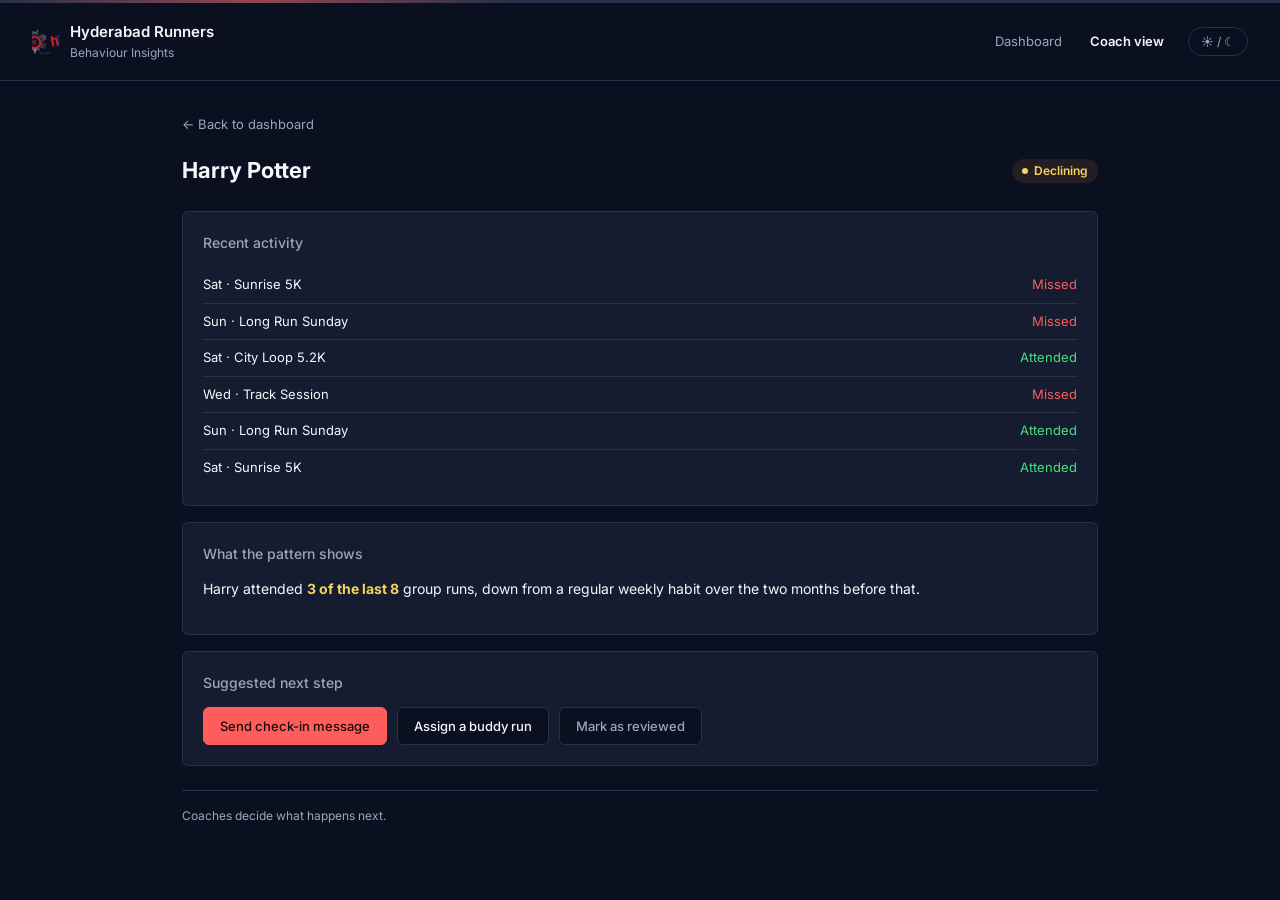
==== coach.html @ 962ad206 "Added mock pages" ====
<!DOCTYPE html>
<html lang="en">
<head>
<meta charset="UTF-8">
<meta name="viewport" content="width=device-width, initial-scale=1">
<title>Harry Potter- Hyderabad Runners</title>
<link rel="icon" href="logo.png">
<link rel="stylesheet" href="style.css">
</head>
<body>

<div class="motion-strip"><span class="trail"></span><span class="runner">🏃</span></div>

<div class="topbar">
  <div class="brand">
    <img src="logo.png" alt="Hyderabad Runners logo" class="logo">
    <div>Hyderabad Runners<small>Behaviour Insights</small></div>
  </div>
  <div class="topbar-right">
    <nav>
      <a href="index.html">Dashboard</a>
      <a href="coach.html" class="active">Coach view</a>
    </nav>
    <button class="theme-toggle" onclick="toggleTheme()">☀ / ☾</button>
  </div>
</div>

<main>
  <a href="index.html" class="back-link">← Back to dashboard</a>

  <div class="runner-header">
    <h1>Harry Potter</h1>
    <span class="tag declining">Declining</span>
  </div>

  <div class="panel">
    <h2>Recent activity</h2>
    <ul class="timeline">
      <li><span>Sat · Sunrise 5K</span><span class="missed">Missed</span></li>
      <li><span>Sun · Long Run Sunday</span><span class="missed">Missed</span></li>
      <li><span>Sat · City Loop 5.2K</span><span class="attended">Attended</span></li>
      <li><span>Wed · Track Session</span><span class="missed">Missed</span></li>
      <li><span>Sun · Long Run Sunday</span><span class="attended">Attended</span></li>
      <li><span>Sat · Sunrise 5K</span><span class="attended">Attended</span></li>
    </ul>
  </div>

  <div class="panel">
    <h2>What the pattern shows</h2>
    <p class="insight">Harry attended <strong>3 of the last 8</strong> group runs, down from a regular weekly habit over the two months before that.</p>
  </div>

  <div class="panel">
    <h2>Suggested next step</h2>
    <div class="actions">
      <button class="btn primary">Send check-in message</button>
      <button class="btn">Assign a buddy run</button>
      <button class="btn ghost">Mark as reviewed</button>
    </div>
  </div>

  <p class="note">Coaches decide what happens next.</p>
</main>

<script>
function toggleTheme() {
  const html = document.documentElement;
  const isLight = html.getAttribute('data-theme') === 'light';
  html.setAttribute('data-theme', isLight ? 'dark' : 'light');
  localStorage.setItem('theme', isLight ? 'dark' : 'light');
}
(function() {
  const saved = localStorage.getItem('theme');
  if (saved) document.documentElement.setAttribute('data-theme', saved);
})();
</script>
</body>
</html>
---- style.css ----
@import url('https://fonts.googleapis.com/css2?family=Inter:wght@400;500;600;700&display=swap');

:root {
  --bg: #0B1020;
  --panel: #151C2F;
  --border: #273149;
  --text: #F5F7FA;
  --text-dim: #9CA6B8;
  --engaged: #4ADE80;
  --declining: #F4D35E;
  --disengaged: #FF5C5C;
  --recovering: #5C9FFF;
}

html[data-theme="light"] {
  --bg: #F7F8FB;
  --panel: #FFFFFF;
  --border: #E2E6EE;
  --text: #12172B;
  --text-dim: #666F87;
  --engaged: #1FA25A;
  --declining: #B8860B;
  --disengaged: #E4483F;
  --recovering: #2F6FE0;
}

* { box-sizing: border-box; }

body {
  margin: 0;
  background: var(--bg);
  color: var(--text);
  font-family: 'Inter', system-ui, sans-serif;
  font-size: 15px;
  line-height: 1.5;
  transition: background 0.2s ease, color 0.2s ease;
}

.motion-strip {
  position: relative;
  height: 3px;
  background: var(--border);
  overflow: hidden;
}
.motion-strip .runner {
  position: absolute;
  top: -9px;
  left: -24px;
  font-size: 14px;
  animation: run-across 7s linear infinite;
}
.motion-strip .trail {
  position: absolute;
  top: 0; left: 0;
  height: 100%;
  width: 40%;
  background: linear-gradient(90deg, transparent, var(--disengaged), transparent);
  opacity: 0.5;
  animation: run-across 7s linear infinite;
}
@keyframes run-across {
  from { transform: translateX(-10%); }
  to   { transform: translateX(110vw); }
}
@media (prefers-reduced-motion: reduce) {
  .motion-strip .runner, .motion-strip .trail { animation: none; display: none; }
}

.topbar {
  display: flex;
  align-items: center;
  justify-content: space-between;
  padding: 18px 32px;
  border-bottom: 1px solid var(--border);
}

.brand {
  display: flex;
  align-items: center;
  gap: 10px;
  font-weight: 600;
  font-size: 15px;
}

.brand img.logo {
  width: 28px;
  height: 28px;
  border-radius: 6px;
  object-fit: cover;
}

.brand .dot {
  width: 8px; height: 8px; border-radius: 50%;
  background: var(--disengaged);
}

.brand small {
  display: block;
  color: var(--text-dim);
  font-weight: 400;
  font-size: 12px;
}

.topbar-right { display: flex; align-items: center; gap: 4px; }

.theme-toggle {
  border: 1px solid var(--border);
  background: transparent;
  color: var(--text-dim);
  font-size: 12px;
  padding: 6px 12px;
  border-radius: 20px;
  margin-left: 20px;
  cursor: pointer;
  font-family: inherit;
}
.theme-toggle:hover { color: var(--text); }

.topbar nav a {
  color: var(--text-dim);
  text-decoration: none;
  font-size: 13px;
  margin-left: 24px;
}
.topbar nav a.active { color: var(--text); font-weight: 600; }

main { max-width: 980px; margin: 0 auto; padding: 32px; }

h1 { font-size: 22px; margin: 0 0 4px; }
.subtitle { color: var(--text-dim); font-size: 13px; margin: 0 0 28px; }

.stats { display: grid; grid-template-columns: repeat(4, 1fr); gap: 14px; margin-bottom: 28px; }
.stat {
  background: var(--panel);
  border: 1px solid var(--border);
  border-radius: 6px;
  padding: 16px;
}
.stat .value { font-size: 24px; font-weight: 700; }
.stat .label { color: var(--text-dim); font-size: 12px; margin-top: 4px; }

.filters { display: flex; gap: 8px; margin-bottom: 16px; }
.filter {
  border: 1px solid var(--border);
  background: transparent;
  color: var(--text-dim);
  font-size: 12px;
  padding: 6px 12px;
  border-radius: 20px;
}
.filter.active { color: var(--text); border-color: var(--text-dim); }

table { width: 100%; border-collapse: collapse; background: var(--panel); border: 1px solid var(--border); border-radius: 6px; overflow: hidden; }
th, td { text-align: left; padding: 12px 16px; font-size: 13px; }
thead th { color: var(--text-dim); font-weight: 500; font-size: 12px; border-bottom: 1px solid var(--border); }
tbody tr { border-bottom: 1px solid var(--border); }
tbody tr:last-child { border-bottom: none; }
tbody tr:hover { background: rgba(255,255,255,0.02); cursor: pointer; }
tbody tr a { color: inherit; text-decoration: none; display: block; }

.tag {
  display: inline-flex; align-items: center; gap: 6px;
  font-size: 12px; font-weight: 600; padding: 3px 10px; border-radius: 20px;
}
.tag::before { content: ''; width: 6px; height: 6px; border-radius: 50%; }
.tag.engaged { color: var(--engaged); background: rgba(74,222,128,0.1); }
.tag.engaged::before { background: var(--engaged); }
.tag.declining { color: var(--declining); background: rgba(255,159,67,0.1); }
.tag.declining::before { background: var(--declining); }
.tag.disengaged { color: var(--disengaged); background: rgba(255,92,92,0.1); }
.tag.disengaged::before { background: var(--disengaged); }
.tag.recovering { color: var(--recovering); background: rgba(92,159,255,0.1); }
.tag.recovering::before { background: var(--recovering); }

.dim { color: var(--text-dim); }

/* Coach view */
.back-link { color: var(--text-dim); text-decoration: none; font-size: 13px; display: inline-block; margin-bottom: 20px; }
.runner-header { display: flex; align-items: center; justify-content: space-between; margin-bottom: 24px; }
.runner-header h1 { margin: 0; }

.panel { background: var(--panel); border: 1px solid var(--border); border-radius: 6px; padding: 20px; margin-bottom: 16px; }
.panel h2 { font-size: 14px; margin: 0 0 14px; color: var(--text-dim); font-weight: 500; }

.timeline { list-style: none; padding: 0; margin: 0; }
.timeline li { display: flex; justify-content: space-between; padding: 8px 0; border-bottom: 1px solid var(--border); font-size: 13px; }
.timeline li:last-child { border-bottom: none; }
.timeline .missed { color: var(--disengaged); }
.timeline .attended { color: var(--engaged); }

.insight { font-size: 14px; line-height: 1.6; }
.insight strong { color: var(--declining); }

.actions { display: flex; gap: 10px; flex-wrap: wrap; }
.btn {
  border: 1px solid var(--border);
  background: var(--bg);
  color: var(--text);
  padding: 10px 16px;
  border-radius: 6px;
  font-size: 13px;
  font-weight: 500;
  cursor: pointer;
  font-family: inherit;
}
.btn.primary { background: var(--disengaged); border-color: var(--disengaged); color: #1a0a0a; }
.btn.ghost { color: var(--text-dim); }

.note { font-size: 12px; color: var(--text-dim); margin-top: 24px; border-top: 1px solid var(--border); padding-top: 16px; }
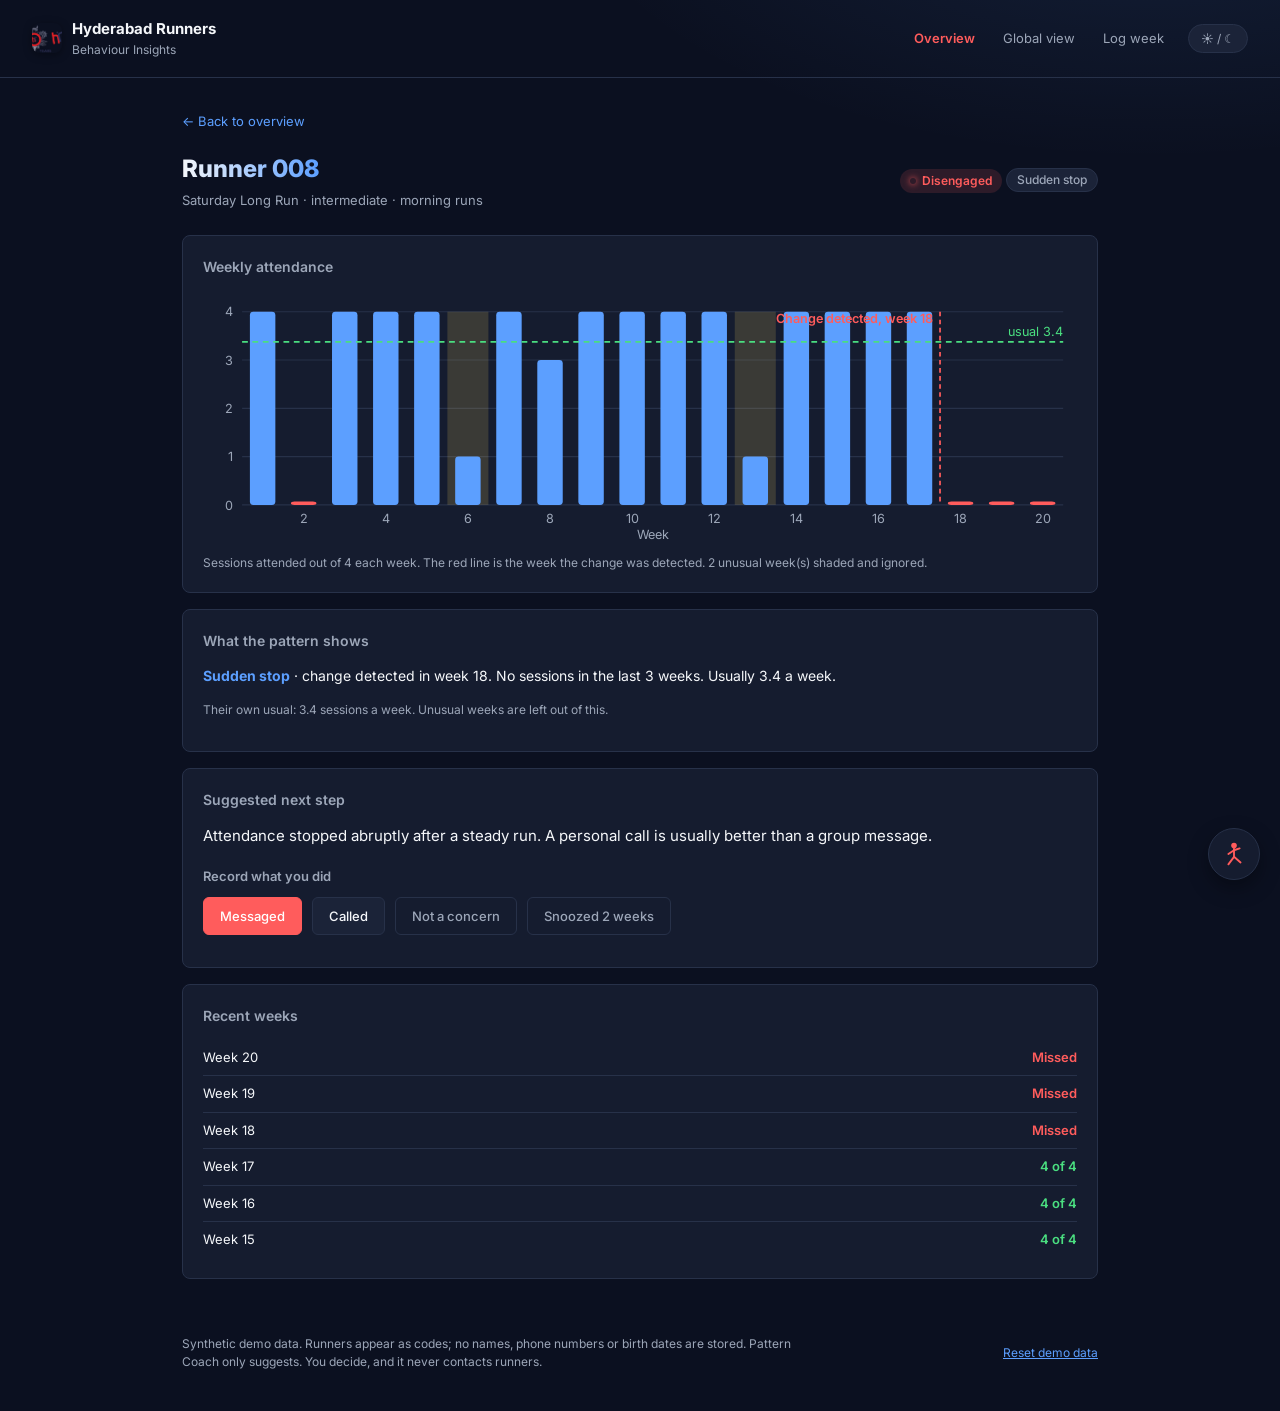
==== commit 1f39c549: "changes for hackathon 1" ====
--- a/coach.html
+++ b/coach.html
@@ -3,14 +3,21 @@
 <head>
 <meta charset="UTF-8">
 <meta name="viewport" content="width=device-width, initial-scale=1">
-<title>Harry Potter- Hyderabad Runners</title>
+<title>Runner — Hyderabad Runners</title>
 <link rel="icon" href="logo.png">
 <link rel="stylesheet" href="style.css">
 </head>
 <body>
-
-<div class="motion-strip"><span class="trail"></span><span class="runner">🏃</span></div>
-
+<div class="runner-badge">
+  <svg viewBox="0 0 64 64">
+    <circle cx="32" cy="14" r="6" fill="currentColor"/>
+    <line x1="32" y1="20" x2="32" y2="38" stroke="currentColor" stroke-width="4" stroke-linecap="round"/>
+    <line class="arm1" x1="32" y1="24" x2="20" y2="32" stroke="currentColor" stroke-width="4" stroke-linecap="round"/>
+    <line class="arm2" x1="32" y1="24" x2="44" y2="20" stroke="currentColor" stroke-width="4" stroke-linecap="round"/>
+    <line class="leg1" x1="32" y1="38" x2="20" y2="54" stroke="currentColor" stroke-width="4" stroke-linecap="round"/>
+    <line class="leg2" x1="32" y1="38" x2="46" y2="50" stroke="currentColor" stroke-width="4" stroke-linecap="round"/>
+  </svg>
+</div>
 <div class="topbar">
   <div class="brand">
     <img src="logo.png" alt="Hyderabad Runners logo" class="logo">
@@ -18,60 +25,39 @@
   </div>
   <div class="topbar-right">
     <nav>
-      <a href="index.html">Dashboard</a>
-      <a href="coach.html" class="active">Coach view</a>
+      <a href="index.html" class="active" aria-current="page">Overview</a>
+      <a href="global.html">Global view</a>
+      <a href="log-activity.html">Log week</a>
     </nav>
     <button class="theme-toggle" onclick="toggleTheme()">☀ / ☾</button>
   </div>
 </div>
-
 <main>
-  <a href="index.html" class="back-link">← Back to dashboard</a>
-
-  <div class="runner-header">
-    <h1>Harry Potter</h1>
-    <span class="tag declining">Declining</span>
-  </div>
-
-  <div class="panel">
-    <h2>Recent activity</h2>
-    <ul class="timeline">
-      <li><span>Sat · Sunrise 5K</span><span class="missed">Missed</span></li>
-      <li><span>Sun · Long Run Sunday</span><span class="missed">Missed</span></li>
-      <li><span>Sat · City Loop 5.2K</span><span class="attended">Attended</span></li>
-      <li><span>Wed · Track Session</span><span class="missed">Missed</span></li>
-      <li><span>Sun · Long Run Sunday</span><span class="attended">Attended</span></li>
-      <li><span>Sat · Sunrise 5K</span><span class="attended">Attended</span></li>
-    </ul>
-  </div>
-
-  <div class="panel">
-    <h2>What the pattern shows</h2>
-    <p class="insight">Harry attended <strong>3 of the last 8</strong> group runs, down from a regular weekly habit over the two months before that.</p>
-  </div>
-
-  <div class="panel">
-    <h2>Suggested next step</h2>
-    <div class="actions">
-      <button class="btn primary">Send check-in message</button>
-      <button class="btn">Assign a buddy run</button>
-      <button class="btn ghost">Mark as reviewed</button>
-    </div>
-  </div>
-
-  <p class="note">Coaches decide what happens next.</p>
+  <a href="index.html" class="back-link">← Back to overview</a>
+  <div class="runner-header"><div><h1 id="code">Loading…</h1><p class="subtitle" id="about" style="margin:4px 0 0"></p></div><div class="header-tags" id="tags"></div></div>
+  <div class="panel"><h2>Weekly attendance</h2><div id="chart"></div><p class="dim small chart-note" id="cn"></p></div>
+  <div class="panel"><h2>What the pattern shows</h2><p class="insight" id="ins"></p><p class="dim small" id="why"></p></div>
+  <div class="panel"><h2>Suggested next step</h2><p id="next"></p><h3 class="sub">Record what you did</h3><div class="actions" id="btns"></div><ul class="history" id="hist"></ul></div>
+  <div class="panel"><h2>Recent weeks</h2><ul class="timeline" id="tl"></ul></div>
 </main>
-
+<script src="js/app.js"></script>
 <script>
-function toggleTheme() {
-  const html = document.documentElement;
-  const isLight = html.getAttribute('data-theme') === 'light';
-  html.setAttribute('data-theme', isLight ? 'dark' : 'light');
-  localStorage.setItem('theme', isLight ? 'dark' : 'light');
-}
-(function() {
-  const saved = localStorage.getItem('theme');
-  if (saved) document.documentElement.setAttribute('data-theme', saved);
+(function(){'use strict';var $=function(i){return document.getElementById(i)},esc=UI.esc;
+var id=new URLSearchParams(location.search).get('id'),r;
+function draw(){document.title=r.code+' — Hyderabad Runners';$('code').textContent=r.code;$('about').textContent=r.about;
+ $('tags').innerHTML=UI.tag(r.state,r.sl)+' <span class="chip">'+esc(r.pl)+'</span>';
+ $('chart').innerHTML=UI.chart(r.weeks,{base:r.base,cw:r.cw,label:r.code+': sessions per week'});
+ $('cn').textContent='Sessions attended out of 4 each week.'+(r.cw!=null?' The red line is the week the change was detected.':'')+(r.ign?' '+r.ign+' unusual week(s) shaded and ignored.':'');
+ $('ins').innerHTML='<strong>'+esc(r.pl)+'</strong>'+(r.cw!=null?' · change detected in week '+r.cw:'')+'. '+esc(r.reason);
+ $('why').textContent=r.base==null?'':'Their own usual: '+(Math.round(r.base*10)/10)+' sessions a week. Unusual weeks are left out of this.';
+ $('next').textContent=r.next;
+ $('btns').innerHTML=Object.keys(HR.ACT).map(function(k){return '<button type="button" class="btn'+(k=='message'?' primary':k=='not_concern'||k=='snooze'?' ghost':'')+'" data-act="'+k+'">'+esc(HR.ACT[k])+'</button>'}).join('');
+ $('hist').innerHTML=r.actions.map(function(a){return '<li><span>'+esc(a.label)+' · week '+a.w+(a.outcome?' <span class="outcome">'+esc(a.outcome)+'</span>':'')+'</span><button type="button" class="linklike" data-undo="'+a.id+'">Undo</button></li>'}).join('');
+ $('tl').innerHTML=r.weeks.slice(-6).reverse().map(function(z){return '<li><span>Week '+z.w+'</span>'+(z.u?'<span class="dim">Unusual week · '+esc(z.note)+', ignored</span>':z.a===0?'<span class="missed">Missed</span>':'<span class="attended">'+z.a+' of 4</span>')+'</li>'}).join('')}
+function load(){try{r=HR.runner(id||HR.needsYou().needs.concat(HR.needsYou().runners)[0].id);draw()}catch(e){$('code').textContent='Runner not found'}}
+document.addEventListener('click',function(e){var b=e.target.closest('[data-act]'),u=e.target.closest('[data-undo]');
+ if(b){HR.act(r.id,b.dataset.act);UI.toast('Saved: '+b.textContent+'.');load()}else if(u){HR.undo(+u.dataset.undo);UI.toast('Undone.');load()}});
+load();
 })();
 </script>
 </body>
--- a/style.css
+++ b/style.css
@@ -1,27 +1,35 @@
-@import url('https://fonts.googleapis.com/css2?family=Inter:wght@400;500;600;700&display=swap');
+@import url('https://fonts.googleapis.com/css2?family=Inter:wght@400;500;600;700;800&display=swap');
 
 :root {
   --bg: #0B1020;
   --panel: #151C2F;
+  --panel-alt: #1B2338;
   --border: #273149;
   --text: #F5F7FA;
   --text-dim: #9CA6B8;
+  --accent: #FF5C5C;
+  --accent-2: #5C9FFF;
   --engaged: #4ADE80;
   --declining: #F4D35E;
   --disengaged: #FF5C5C;
   --recovering: #5C9FFF;
+  --shadow: rgba(0,0,0,0.35);
 }
 
 html[data-theme="light"] {
-  --bg: #F7F8FB;
+  --bg: #EEF2FA;
   --panel: #FFFFFF;
-  --border: #E2E6EE;
+  --panel-alt: #F4F7FE;
+  --border: #DCE3F0;
   --text: #12172B;
-  --text-dim: #666F87;
+  --text-dim: #5A6478;
+  --accent: #E4483F;
+  --accent-2: #2F6FE0;
   --engaged: #1FA25A;
   --declining: #B8860B;
   --disengaged: #E4483F;
   --recovering: #2F6FE0;
+  --shadow: rgba(30,40,80,0.10);
 }
 
 * { box-sizing: border-box; }
@@ -29,41 +37,12 @@
 body {
   margin: 0;
   background: var(--bg);
+  background-image: radial-gradient(600px 300px at 90% -10%, color-mix(in srgb, var(--accent-2) 12%, transparent), transparent);
   color: var(--text);
   font-family: 'Inter', system-ui, sans-serif;
   font-size: 15px;
   line-height: 1.5;
-  transition: background 0.2s ease, color 0.2s ease;
-}
-
-.motion-strip {
-  position: relative;
-  height: 3px;
-  background: var(--border);
-  overflow: hidden;
-}
-.motion-strip .runner {
-  position: absolute;
-  top: -9px;
-  left: -24px;
-  font-size: 14px;
-  animation: run-across 7s linear infinite;
-}
-.motion-strip .trail {
-  position: absolute;
-  top: 0; left: 0;
-  height: 100%;
-  width: 40%;
-  background: linear-gradient(90deg, transparent, var(--disengaged), transparent);
-  opacity: 0.5;
-  animation: run-across 7s linear infinite;
-}
-@keyframes run-across {
-  from { transform: translateX(-10%); }
-  to   { transform: translateX(110vw); }
-}
-@media (prefers-reduced-motion: reduce) {
-  .motion-strip .runner, .motion-strip .trail { animation: none; display: none; }
+  transition: background 0.25s ease, color 0.25s ease;
 }
 
 .topbar {
@@ -74,38 +53,18 @@
   border-bottom: 1px solid var(--border);
 }
 
-.brand {
-  display: flex;
-  align-items: center;
-  gap: 10px;
-  font-weight: 600;
-  font-size: 15px;
-}
-
-.brand img.logo {
-  width: 28px;
-  height: 28px;
-  border-radius: 6px;
-  object-fit: cover;
-}
-
-.brand .dot {
-  width: 8px; height: 8px; border-radius: 50%;
-  background: var(--disengaged);
-}
-
-.brand small {
-  display: block;
-  color: var(--text-dim);
-  font-weight: 400;
-  font-size: 12px;
-}
+.brand { display: flex; align-items: center; gap: 10px; font-weight: 700; font-size: 15px; }
+.brand img.logo { width: 30px; height: 30px; border-radius: 8px; object-fit: cover; box-shadow: 0 2px 8px var(--shadow); }
+.brand small { display: block; color: var(--text-dim); font-weight: 400; font-size: 12px; }
 
 .topbar-right { display: flex; align-items: center; gap: 4px; }
 
+.topbar nav a { color: var(--text-dim); text-decoration: none; font-size: 13px; margin-left: 24px; }
+.topbar nav a.active { color: var(--accent); font-weight: 600; }
+
 .theme-toggle {
   border: 1px solid var(--border);
-  background: transparent;
+  background: var(--panel-alt);
   color: var(--text-dim);
   font-size: 12px;
   padding: 6px 12px;
@@ -114,79 +73,78 @@
   cursor: pointer;
   font-family: inherit;
 }
-.theme-toggle:hover { color: var(--text); }
-
-.topbar nav a {
-  color: var(--text-dim);
-  text-decoration: none;
-  font-size: 13px;
-  margin-left: 24px;
-}
-.topbar nav a.active { color: var(--text); font-weight: 600; }
+.theme-toggle:hover { color: var(--text); border-color: var(--accent-2); }
 
 main { max-width: 980px; margin: 0 auto; padding: 32px; }
 
-h1 { font-size: 22px; margin: 0 0 4px; }
+h1 {
+  font-size: 24px;
+  font-weight: 800;
+  margin: 0 0 4px;
+  background: linear-gradient(90deg, var(--text), var(--accent-2));
+  -webkit-background-clip: text;
+  background-clip: text;
+  color: transparent;
+  display: inline-block;
+}
 .subtitle { color: var(--text-dim); font-size: 13px; margin: 0 0 28px; }
 
 .stats { display: grid; grid-template-columns: repeat(4, 1fr); gap: 14px; margin-bottom: 28px; }
 .stat {
   background: var(--panel);
   border: 1px solid var(--border);
-  border-radius: 6px;
+  border-radius: 8px;
   padding: 16px;
-}
+  transition: transform 0.15s ease, box-shadow 0.15s ease;
+}
+.stat:hover { transform: translateY(-2px); box-shadow: 0 8px 20px var(--shadow); }
 .stat .value { font-size: 24px; font-weight: 700; }
 .stat .label { color: var(--text-dim); font-size: 12px; margin-top: 4px; }
 
 .filters { display: flex; gap: 8px; margin-bottom: 16px; }
 .filter {
   border: 1px solid var(--border);
-  background: transparent;
+  background: var(--panel-alt);
   color: var(--text-dim);
   font-size: 12px;
   padding: 6px 12px;
   border-radius: 20px;
 }
-.filter.active { color: var(--text); border-color: var(--text-dim); }
-
-table { width: 100%; border-collapse: collapse; background: var(--panel); border: 1px solid var(--border); border-radius: 6px; overflow: hidden; }
+.filter.active { color: var(--bg); background: var(--accent-2); border-color: var(--accent-2); font-weight: 600; }
+
+table { width: 100%; border-collapse: collapse; background: var(--panel); border: 1px solid var(--border); border-radius: 8px; overflow: hidden; }
 th, td { text-align: left; padding: 12px 16px; font-size: 13px; }
-thead th { color: var(--text-dim); font-weight: 500; font-size: 12px; border-bottom: 1px solid var(--border); }
+thead th { color: var(--text-dim); font-weight: 500; font-size: 12px; border-bottom: 1px solid var(--border); background: var(--panel-alt); }
 tbody tr { border-bottom: 1px solid var(--border); }
 tbody tr:last-child { border-bottom: none; }
-tbody tr:hover { background: rgba(255,255,255,0.02); cursor: pointer; }
+tbody tr:hover { background: var(--panel-alt); cursor: pointer; }
 tbody tr a { color: inherit; text-decoration: none; display: block; }
 
 .tag {
   display: inline-flex; align-items: center; gap: 6px;
   font-size: 12px; font-weight: 600; padding: 3px 10px; border-radius: 20px;
 }
-.tag::before { content: ''; width: 6px; height: 6px; border-radius: 50%; }
-.tag.engaged { color: var(--engaged); background: rgba(74,222,128,0.1); }
-.tag.engaged::before { background: var(--engaged); }
-.tag.declining { color: var(--declining); background: rgba(255,159,67,0.1); }
-.tag.declining::before { background: var(--declining); }
-.tag.disengaged { color: var(--disengaged); background: rgba(255,92,92,0.1); }
-.tag.disengaged::before { background: var(--disengaged); }
-.tag.recovering { color: var(--recovering); background: rgba(92,159,255,0.1); }
-.tag.recovering::before { background: var(--recovering); }
+.tag::before { content: ''; width: 6px; height: 6px; border-radius: 50%; box-shadow: 0 0 6px currentColor; }
+.tag.engaged { color: var(--engaged); background: color-mix(in srgb, var(--engaged) 14%, transparent); }
+.tag.declining { color: var(--declining); background: color-mix(in srgb, var(--declining) 16%, transparent); }
+.tag.disengaged { color: var(--disengaged); background: color-mix(in srgb, var(--disengaged) 14%, transparent); }
+.tag.recovering { color: var(--recovering); background: color-mix(in srgb, var(--recovering) 14%, transparent); }
 
 .dim { color: var(--text-dim); }
 
-/* Coach view */
-.back-link { color: var(--text-dim); text-decoration: none; font-size: 13px; display: inline-block; margin-bottom: 20px; }
+.back-link { color: var(--accent-2); text-decoration: none; font-size: 13px; display: inline-block; margin-bottom: 20px; }
 .runner-header { display: flex; align-items: center; justify-content: space-between; margin-bottom: 24px; }
 .runner-header h1 { margin: 0; }
 
-.panel { background: var(--panel); border: 1px solid var(--border); border-radius: 6px; padding: 20px; margin-bottom: 16px; }
-.panel h2 { font-size: 14px; margin: 0 0 14px; color: var(--text-dim); font-weight: 500; }
+.panel { background: var(--panel); border: 1px solid var(--border); border-radius: 8px; padding: 20px; margin-bottom: 16px; transition: box-shadow 0.15s ease; }
+.panel:hover { box-shadow: 0 8px 20px var(--shadow); }
+.panel h2 { font-size: 14px; margin: 0 0 14px; color: var(--text-dim); font-weight: 600; }
 
 .timeline { list-style: none; padding: 0; margin: 0; }
 .timeline li { display: flex; justify-content: space-between; padding: 8px 0; border-bottom: 1px solid var(--border); font-size: 13px; }
 .timeline li:last-child { border-bottom: none; }
-.timeline .missed { color: var(--disengaged); }
-.timeline .attended { color: var(--engaged); }
+.timeline .missed { color: var(--disengaged); font-weight: 600; }
+.timeline .attended { color: var(--engaged); font-weight: 600; }
 
 .insight { font-size: 14px; line-height: 1.6; }
 .insight strong { color: var(--declining); }
@@ -194,7 +152,7 @@
 .actions { display: flex; gap: 10px; flex-wrap: wrap; }
 .btn {
   border: 1px solid var(--border);
-  background: var(--bg);
+  background: var(--panel-alt);
   color: var(--text);
   padding: 10px 16px;
   border-radius: 6px;
@@ -203,7 +161,92 @@
   cursor: pointer;
   font-family: inherit;
 }
-.btn.primary { background: var(--disengaged); border-color: var(--disengaged); color: #1a0a0a; }
-.btn.ghost { color: var(--text-dim); }
-
-.note { font-size: 12px; color: var(--text-dim); margin-top: 24px; border-top: 1px solid var(--border); padding-top: 16px; }
+.btn:hover { border-color: var(--accent-2); }
+.btn.primary { background: var(--accent); border-color: var(--accent); color: #fff; }
+.btn.primary:hover { filter: brightness(1.08); }
+.btn.ghost { background: transparent; color: var(--text-dim); }
+
+.form-grid { display: grid; grid-template-columns: 1fr 1fr; gap: 14px; }
+.form-grid label { display: flex; flex-direction: column; gap: 6px; font-size: 12px; color: var(--text-dim); }
+.form-grid input, .form-grid select {
+  font-family: inherit;
+  font-size: 13px;
+  color: var(--text);
+  background: var(--panel-alt);
+  border: 1px solid var(--border);
+  border-radius: 6px;
+  padding: 9px 10px;
+}
+.form-grid input:focus, .form-grid select:focus { outline: none; border-color: var(--accent-2); }
+
+.runner-badge {
+  position: fixed;
+  right: 20px;
+  bottom: 20px;
+  width: 52px;
+  height: 52px;
+  border-radius: 50%;
+  background: var(--panel);
+  border: 1px solid var(--border);
+  box-shadow: 0 8px 20px var(--shadow);
+  display: flex;
+  align-items: center;
+  justify-content: center;
+  color: var(--accent);
+}
+.runner-badge svg { width: 30px; height: 30px; }
+.runner-badge .arm1 { animation: swing-a 0.6s ease-in-out infinite; transform-origin: 32px 24px; }
+.runner-badge .arm2 { animation: swing-b 0.6s ease-in-out infinite; transform-origin: 32px 24px; }
+.runner-badge .leg1 { animation: swing-a 0.6s ease-in-out infinite; transform-origin: 32px 38px; }
+.runner-badge .leg2 { animation: swing-b 0.6s ease-in-out infinite; transform-origin: 32px 38px; }
+@keyframes swing-a { 0%, 100% { transform: rotate(-18deg); } 50% { transform: rotate(18deg); } }
+@keyframes swing-b { 0%, 100% { transform: rotate(18deg); } 50% { transform: rotate(-18deg); } }
+@media (prefers-reduced-motion: reduce) {
+  .runner-badge .arm1, .runner-badge .arm2, .runner-badge .leg1, .runner-badge .leg2 { animation: none; }
+}
+/* ---------- Pattern Coach additions ---------- */
+:focus-visible{outline:2px solid var(--accent-2);outline-offset:2px}
+.stats{grid-template-columns:repeat(auto-fit,minmax(150px,1fr))}
+.small{font-size:12px}
+.tag.nodata{color:var(--text-dim);background:color-mix(in srgb,var(--text-dim) 16%,transparent)}
+.chip{display:inline-block;font-size:12px;font-weight:500;padding:2px 10px;border-radius:20px;border:1px solid var(--border);color:var(--text-dim);background:var(--panel-alt)}
+.page-head,.panel-head{display:flex;justify-content:space-between;align-items:baseline;gap:16px;flex-wrap:wrap}
+.panel-head{margin-bottom:14px}.panel-head h2{margin:0}
+.panel h3.sub{font-size:13px;font-weight:600;color:var(--text-dim);margin:20px 0 10px}
+.table-wrap{overflow-x:auto}table.plain{background:transparent;border:none}table.plain thead th{background:transparent}
+td.empty,li.empty{color:var(--text-dim);padding:14px 0;list-style:none}td.empty{padding:16px}
+.needs{list-style:none;margin:0;padding:0}
+.need{display:flex;justify-content:space-between;align-items:center;gap:16px;flex-wrap:wrap;padding:14px 0;border-bottom:1px solid var(--border)}
+.need:last-child{border-bottom:none}.need-main{flex:1 1 320px;min-width:0}
+.need-title{display:flex;align-items:center;gap:8px;flex-wrap:wrap;font-weight:600}.need-title a{color:var(--text);text-decoration:none}
+.need-reason{margin:4px 0 0;font-size:13px;color:var(--text-dim)}
+.actions.tight{gap:6px}.btn.sm{padding:6px 11px;font-size:12px}
+.done{display:flex;align-items:center;gap:10px;flex-wrap:wrap;font-size:13px}.done-label{font-weight:600}
+.outcome{font-size:12px;padding:2px 8px;border-radius:20px;background:var(--panel-alt);color:var(--text-dim);border:1px solid var(--border)}
+.linklike{background:none;border:none;padding:0;color:var(--accent-2);font:inherit;font-size:12px;cursor:pointer;text-decoration:underline}
+details.aside{margin-top:12px;border-top:1px solid var(--border);padding-top:12px}details.aside summary{cursor:pointer;color:var(--text-dim);font-size:13px}
+.filters{flex-wrap:wrap}.filter{font-family:inherit;cursor:pointer}
+.sparkbars{display:inline-flex;align-items:flex-end;gap:3px;height:22px;vertical-align:middle;margin-right:8px}
+.sb{display:inline-block;width:6px;border-radius:2px;background:var(--accent-2)}.sb.zero{background:var(--disengaged)}.sb.none{background:var(--border)}
+.sb.unusual{background:repeating-linear-gradient(45deg,var(--declining) 0 2px,transparent 2px 4px)}
+.chart-note{margin:10px 0 0}
+.history{list-style:none;margin:12px 0 0;padding:0}.history li{display:flex;justify-content:space-between;gap:12px;padding:7px 0;font-size:13px;border-bottom:1px solid var(--border)}
+.insight strong{color:var(--accent-2)}
+.chart{width:100%;height:auto;display:block}.chart .grid{stroke:var(--border)}.chart .axis{fill:var(--text-dim);font-size:11px}
+.chart .bar{fill:var(--accent-2)}.chart .bar-zero{fill:var(--disengaged)}
+.chart .baseline{stroke:var(--engaged);stroke-width:1.5;stroke-dasharray:5 4}.chart .baseline-label{fill:var(--engaged);font-size:11px}
+.chart .change{stroke:var(--accent);stroke-width:1.5;stroke-dasharray:4 3}.chart .change-label{fill:var(--accent);font-size:11px;font-weight:600}
+.chart .unusual-band{fill:var(--declining);opacity:.16}.chart .note-label{fill:var(--declining);font-size:10px}
+.chart .line{fill:none;stroke:var(--accent-2);stroke-width:2.5}
+.hbars{list-style:none;margin:0;padding:0;display:grid;gap:10px}.hbars li{display:grid;grid-template-columns:170px 1fr 130px;align-items:center;gap:12px;font-size:13px}
+.hb-track{background:var(--panel-alt);border-radius:6px;height:16px;position:relative;overflow:hidden}.hb-fill{display:block;height:100%;background:var(--accent-2);border-radius:6px}
+.hb-value{color:var(--text-dim);text-align:right}.hb-hidden{position:absolute;inset:0;display:flex;align-items:center;padding-left:10px;font-size:11px;color:var(--text-dim);font-style:italic}
+#grid input{width:84px;font-family:inherit;font-size:13px;color:var(--text);background:var(--panel-alt);border:1px solid var(--border);border-radius:6px;padding:7px 9px}
+.unusual-box{display:flex;align-items:center;gap:12px;flex-wrap:wrap;margin-top:18px;padding-top:16px;border-top:1px solid var(--border)}
+label.check{display:inline-flex;align-items:center;gap:7px;font-size:13px;cursor:pointer}
+select{font-family:inherit;font-size:13px;color:var(--text);background:var(--panel-alt);border:1px solid var(--border);border-radius:6px;padding:6px 9px}select:disabled{opacity:.5}
+ul.changes{list-style:none;margin:0;padding:0}ul.changes li{display:flex;align-items:center;gap:8px;flex-wrap:wrap;padding:6px 0;font-size:13px}ul.changes a{color:var(--text);font-weight:600;text-decoration:none}
+.toast{position:fixed;left:50%;bottom:24px;transform:translate(-50%,20px);opacity:0;pointer-events:none;z-index:20;background:var(--panel);border:1px solid var(--border);border-left:3px solid var(--accent-2);box-shadow:0 8px 24px var(--shadow);padding:10px 16px;border-radius:8px;font-size:13px;max-width:min(92vw,520px);transition:opacity .2s,transform .2s}
+.toast.show{opacity:1;transform:translate(-50%,0)}
+.site-footer{max-width:980px;margin:0 auto;padding:8px 32px 40px;display:flex;justify-content:space-between;gap:16px;flex-wrap:wrap;font-size:12px;color:var(--text-dim)}.site-footer span{max-width:640px}
+@media(max-width:720px){.topbar{flex-direction:column;align-items:flex-start;gap:12px;padding:14px 20px}.topbar nav a:first-child{margin-left:0}main{padding:20px}.form-grid{grid-template-columns:1fr}.hbars li{grid-template-columns:1fr;gap:4px}.hb-value{text-align:left}.site-footer{padding:8px 20px 90px}}
